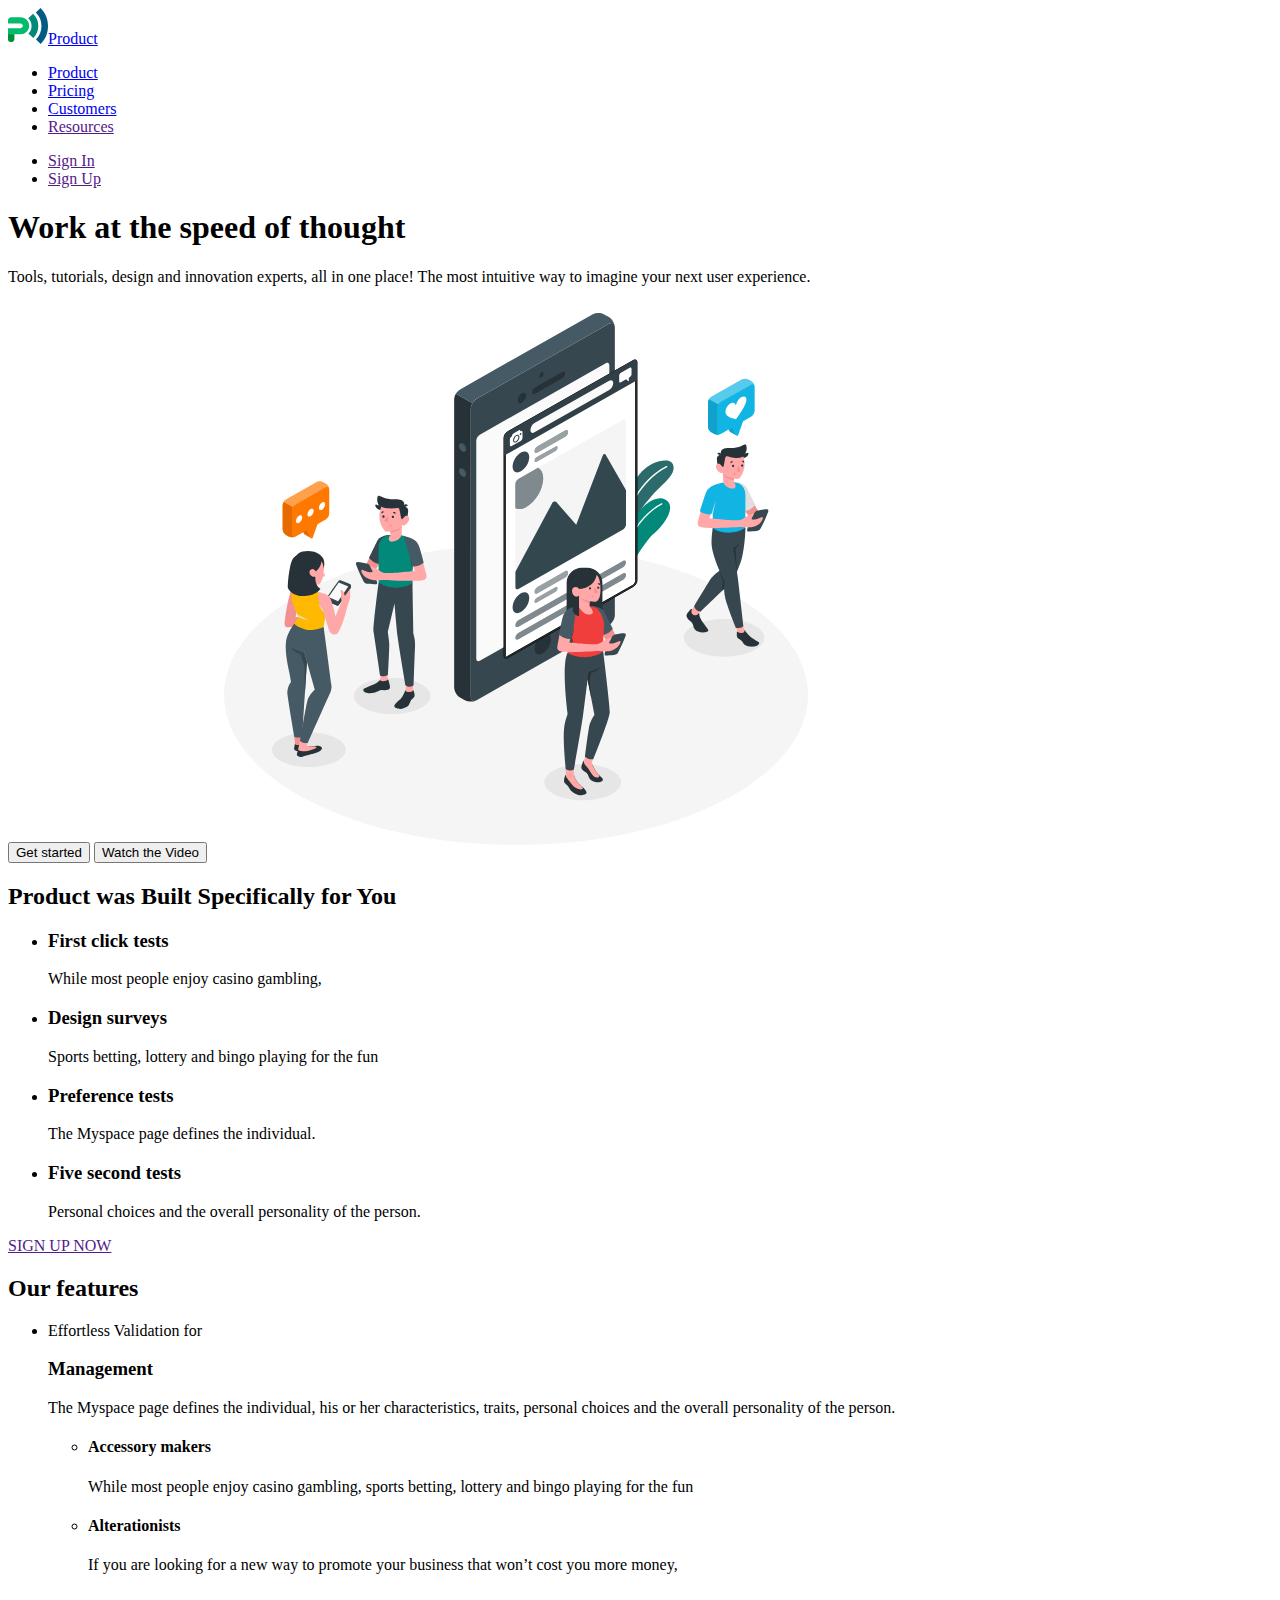
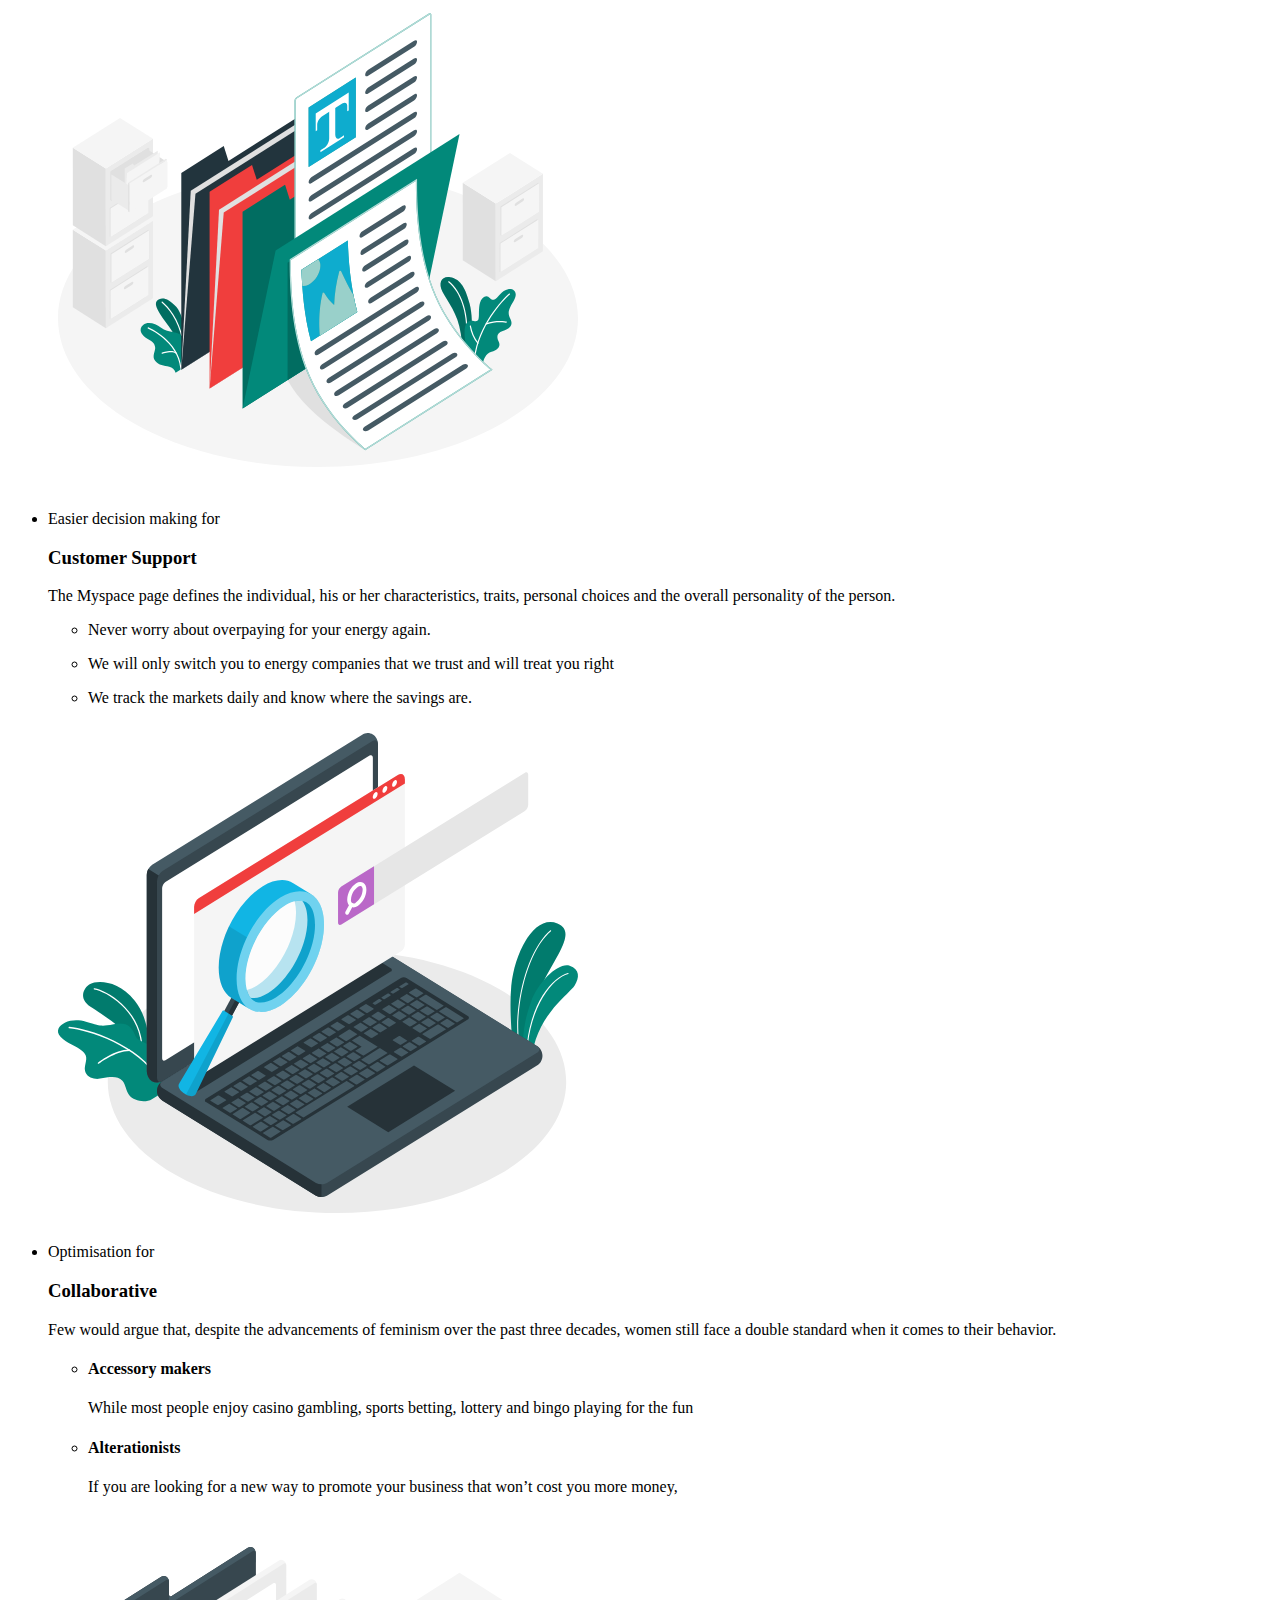
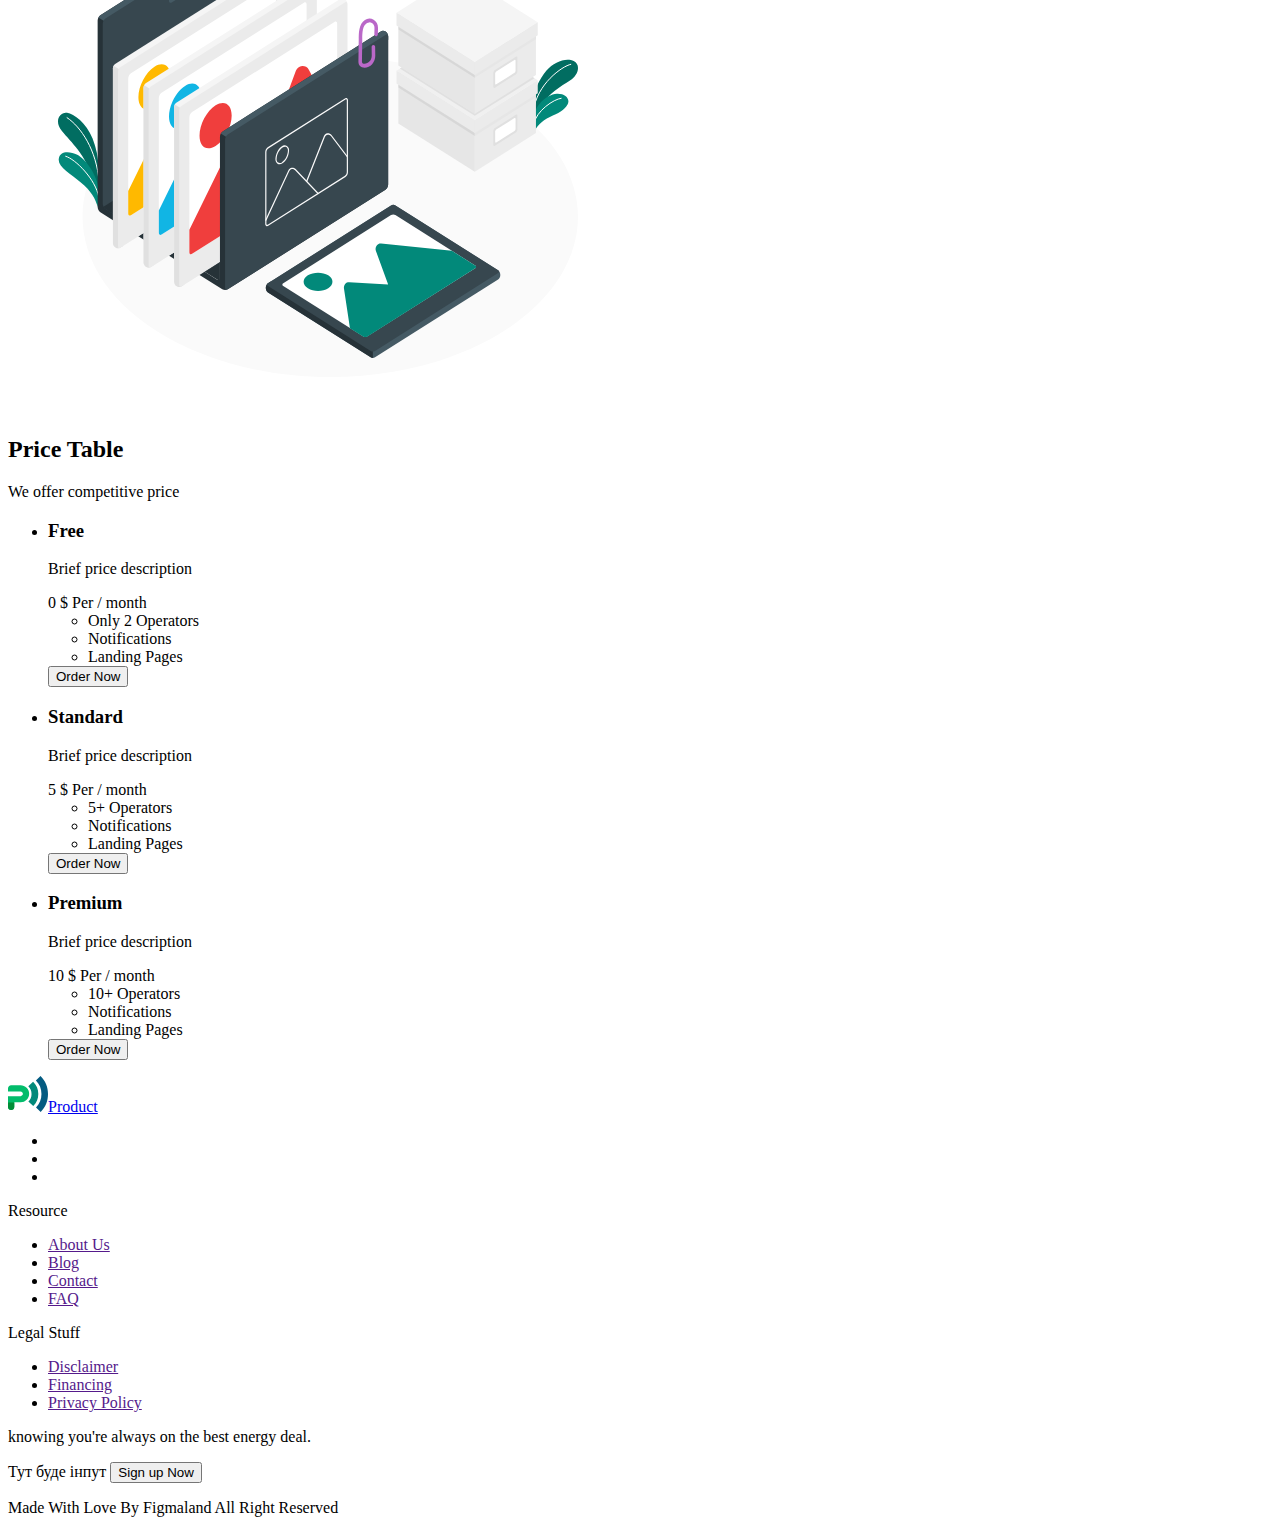
==== index.html @ 0d0a112f "ls-1" ====
<!DOCTYPE html>
<html lang="en">
  <head>
    <meta charset="UTF-8" />
    <meta name="viewport" content="width=device-width, initial-scale=1.0" />
    <title>Business promotion - Product</title>
  </head>
  <body>
    <header>
      <nav>
        <a href="./index.html"
          ><img
            src="./images/logo.svg"
            width="40"
            height="36"
            alt="Logotype"
          />Product</a
        >

        <ul>
          <li><a href="./index.html">Product</a></li>
          <li><a href="./pricing.html">Pricing</a></li>
          <li><a href="./customers.html">Customers</a></li>
          <li><a href="">Resources</a></li>
        </ul>
      </nav>

      <ul>
        <li><a href="">Sign In</a></li>
        <li><a href="">Sign Up</a></li>
      </ul>
    </header>

    <main>
      <section>
        <h1>Work at the speed of thought</h1>
        <p>
          Tools, tutorials, design and innovation experts, all in one place! The
          most intuitive way to imagine your next user experience.
        </p>

        <button type="button">Get started</button>
        <button type="button">Watch the Video</button>

        <img src="./images/hero.svg" width="610" height="555" alt="people" />
      </section>

      <section>
        <h2>Product was Built Specifically for You</h2>

        <ul>
          <li>
            <h3>First click tests</h3>
            <p>While most people enjoy casino gambling,</p>
          </li>
          <li>
            <h3>Design surveys</h3>
            <p>Sports betting, lottery and bingo playing for the fun</p>
          </li>
          <li>
            <h3>Preference tests</h3>
            <p>The Myspace page defines the individual.</p>
          </li>
          <li>
            <h3>Five second tests</h3>
            <p>Personal choices and the overall personality of the person.</p>
          </li>
        </ul>

        <a href="">SIGN UP NOW</a>
      </section>

      <section>
        <h2>Our features</h2>

        <ul>
          <li>
            <p>Effortless Validation for</p>
            <h3>Management</h3>
            <p>
              The Myspace page defines the individual, his or her
              characteristics, traits, personal choices and the overall
              personality of the person.
            </p>

            <ul>
              <li>
                <h4>Accessory makers</h4>
                <p>
                  While most people enjoy casino gambling, sports betting,
                  lottery and bingo playing for the fun
                </p>
              </li>

              <li>
                <h4>Alterationists</h4>
                <p>
                  If you are looking for a new way to promote your business that
                  won’t cost you more money,
                </p>
              </li>
            </ul>

            <img
              src="./images/management.svg"
              width="540"
              height="500"
              alt="management"
            />
          </li>

          <li>
            <p>Easier decision making for</p>
            <h3>Customer Support</h3>
            <p>
              The Myspace page defines the individual, his or her
              characteristics, traits, personal choices and the overall
              personality of the person.
            </p>

            <ul>
              <li>
                <p>Never worry about overpaying for your energy again.</p>
              </li>

              <li>
                <p>
                  We will only switch you to energy companies that we trust and
                  will treat you right
                </p>
              </li>

              <li>
                <p>
                  We track the markets daily and know where the savings are.
                </p>
              </li>
            </ul>

            <img
              src="./images/support.svg"
              width="540"
              height="500"
              alt="support"
            />
          </li>

          <li>
            <p>Optimisation for</p>
            <h3>Collaborative</h3>
            <p>
              Few would argue that, despite the advancements of feminism over
              the past three decades, women still face a double standard when it
              comes to their behavior.
            </p>

            <ul>
              <li>
                <h4>Accessory makers</h4>
                <p>
                  While most people enjoy casino gambling, sports betting,
                  lottery and bingo playing for the fun
                </p>
              </li>

              <li>
                <h4>Alterationists</h4>
                <p>
                  If you are looking for a new way to promote your business that
                  won’t cost you more money,
                </p>
              </li>
            </ul>

            <img
              src="./images/collaboration.svg"
              width="540"
              height="500"
              alt="collaboration"
            />
          </li>
        </ul>
      </section>

      <section>
        <h2>Price Table</h2>
        <p>We offer competitive price</p>

        <ul>
          <li>
            <h3>Free</h3>
            <p>Brief price description</p>
            <span>0 $ Per / month</span>

            <ul>
              <li>Only 2 Operators</li>
              <li>Notifications</li>
              <li>Landing Pages</li>
            </ul>

            <button type="button">Order Now</button>
          </li>

          <li>
            <h3>Standard</h3>
            <p>Brief price description</p>
            <span>5 $ Per / month</span>

            <ul>
              <li>5+ Operators</li>
              <li>Notifications</li>
              <li>Landing Pages</li>
            </ul>

            <button type="button">Order Now</button>
          </li>

          <li>
            <h3>Premium</h3>
            <p>Brief price description</p>
            <span>10 $ Per / month</span>

            <ul>
              <li>10+ Operators</li>
              <li>Notifications</li>
              <li>Landing Pages</li>
            </ul>

            <button type="button">Order Now</button>
          </li>
        </ul>
      </section>
    </main>

    <footer>
      <a href="./index.html"
        ><img
          src="./images/logo.svg"
          width="40"
          height="36"
          alt="Logotype"
        />Product</a
      >

      <ul>
        <li>
          <a
            href="intagram.com"
            target="_blank"
            rel="nofollow noopener noreferrer"
          ></a>
        </li>
        <li>
          <a
            href="facebook.com"
            target="_blank"
            rel="nofollow noopener noreferrer"
          ></a>
        </li>
        <li>
          <a
            href="twitter.com"
            target="_blank"
            rel="nofollow noopener noreferrer"
          ></a>
        </li>
      </ul>

      <nav>
        <p>Resource</p>
        <ul>
          <li><a href="">About Us</a></li>
          <li><a href="">Blog</a></li>
          <li><a href="">Contact</a></li>
          <li><a href="">FAQ</a></li>
        </ul>

        <p>Legal Stuff</p>
        <ul>
          <li><a href="">Disclaimer</a></li>
          <li><a href="">Financing</a></li>
          <li><a href="">Privacy Policy</a></li>
        </ul>
      </nav>

      <p>knowing you're always on the best energy deal.</p>
      <form>
        Тут буде інпут
        <button type="submit">Sign up Now</button>
      </form>

      <p>Made With Love By Figmaland All Right Reserved</p>
    </footer>
  </body>
</html>
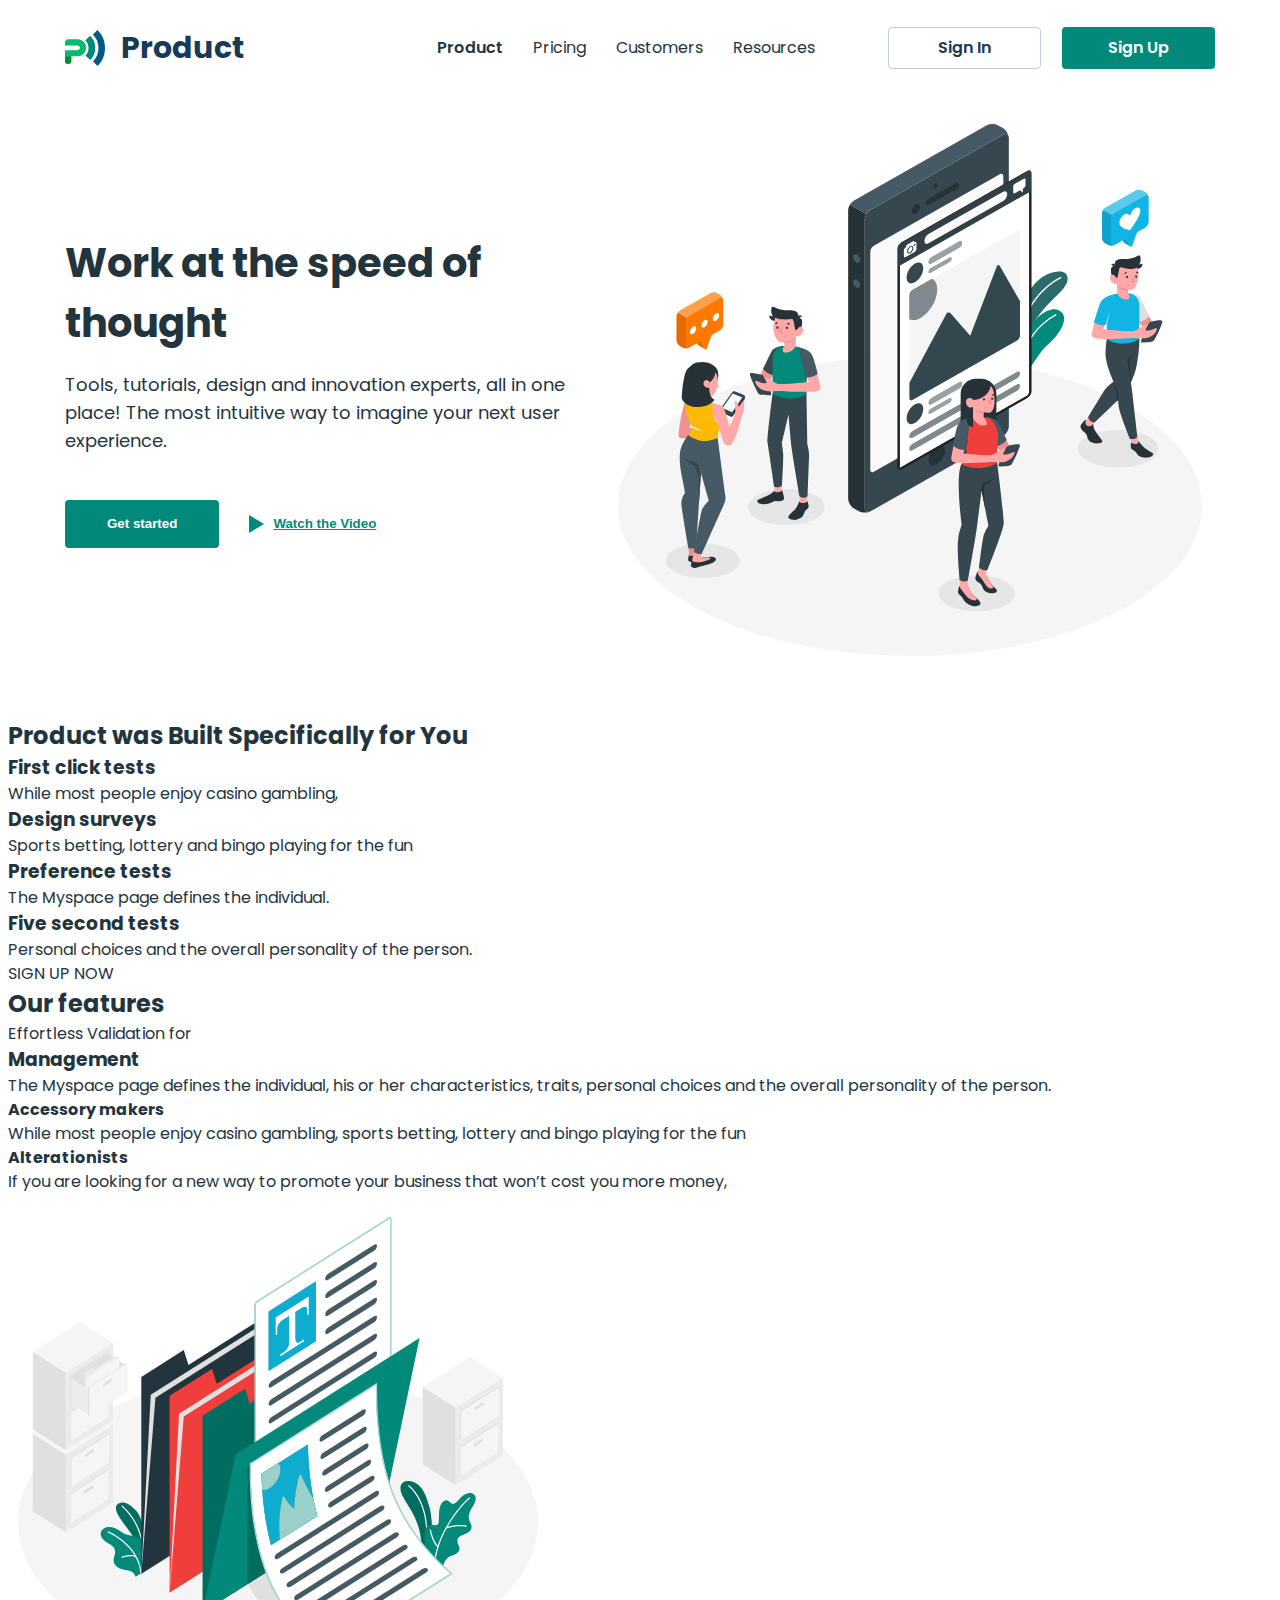
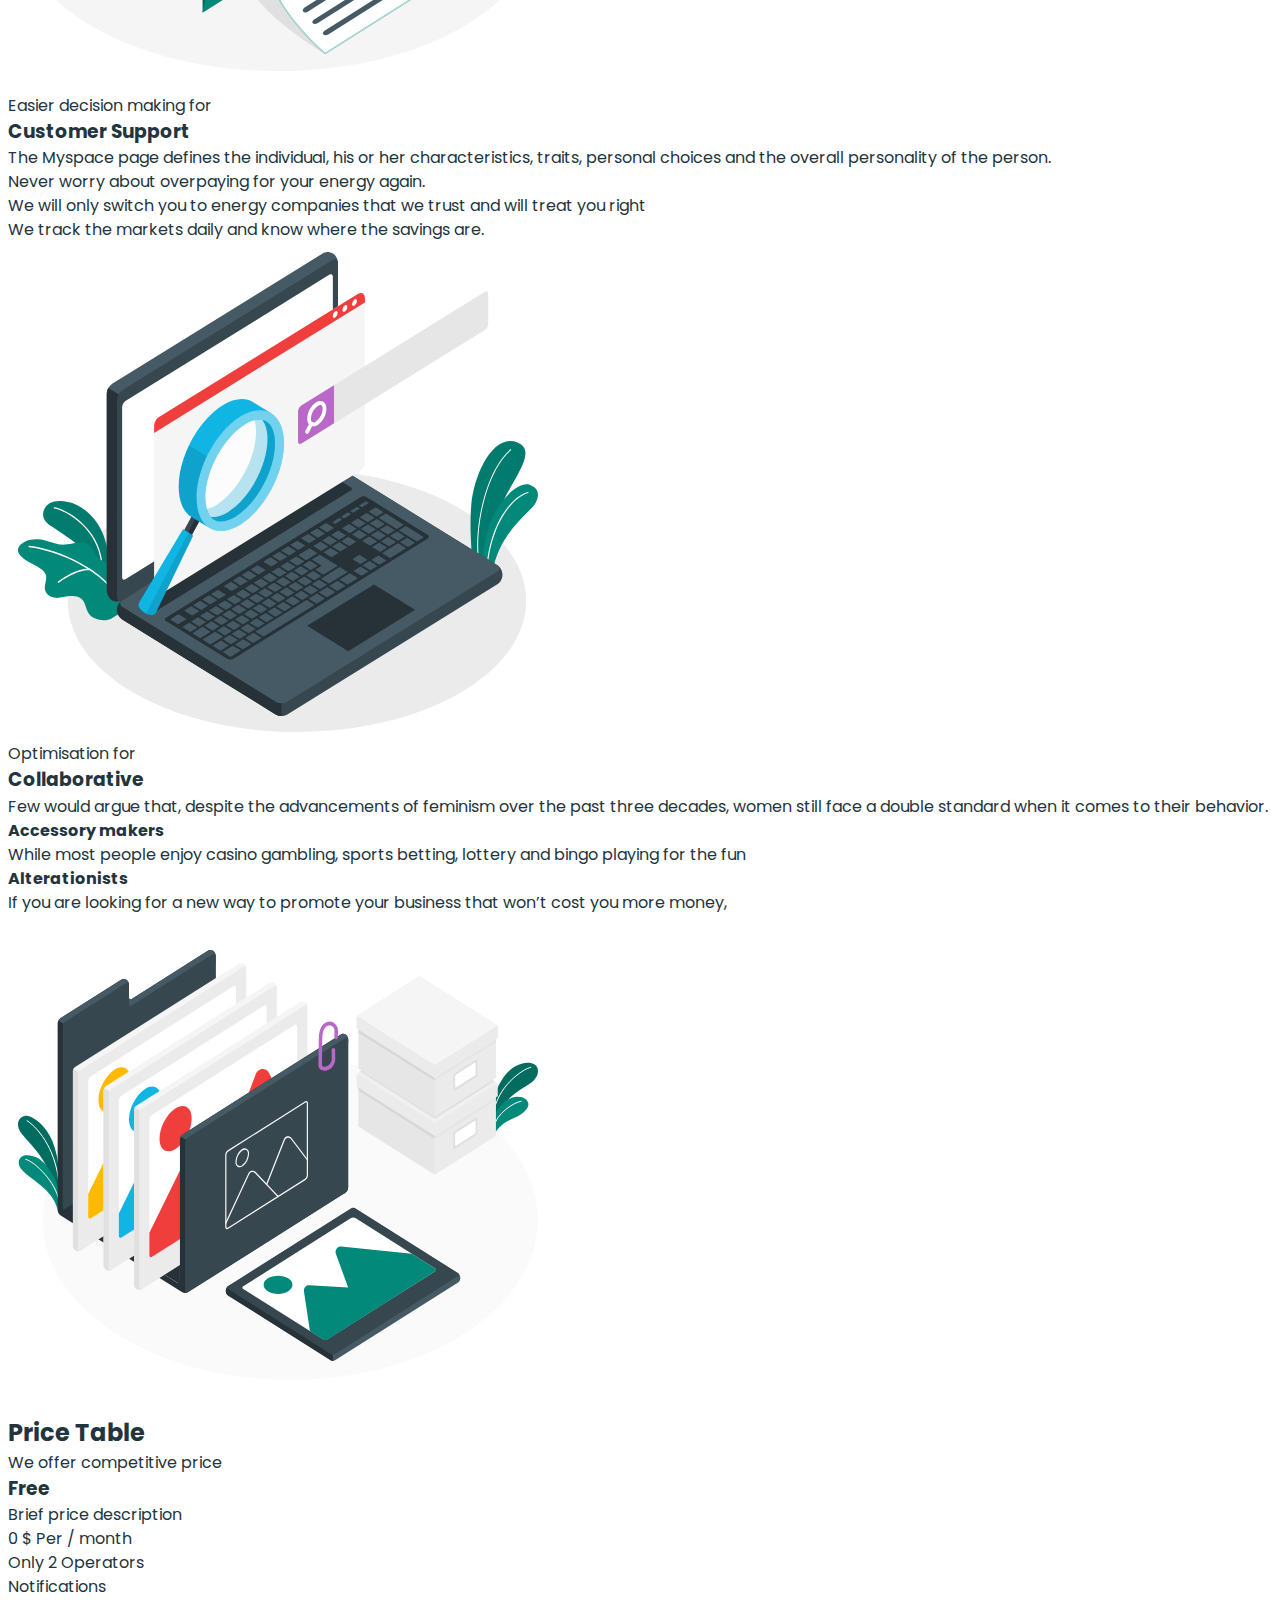
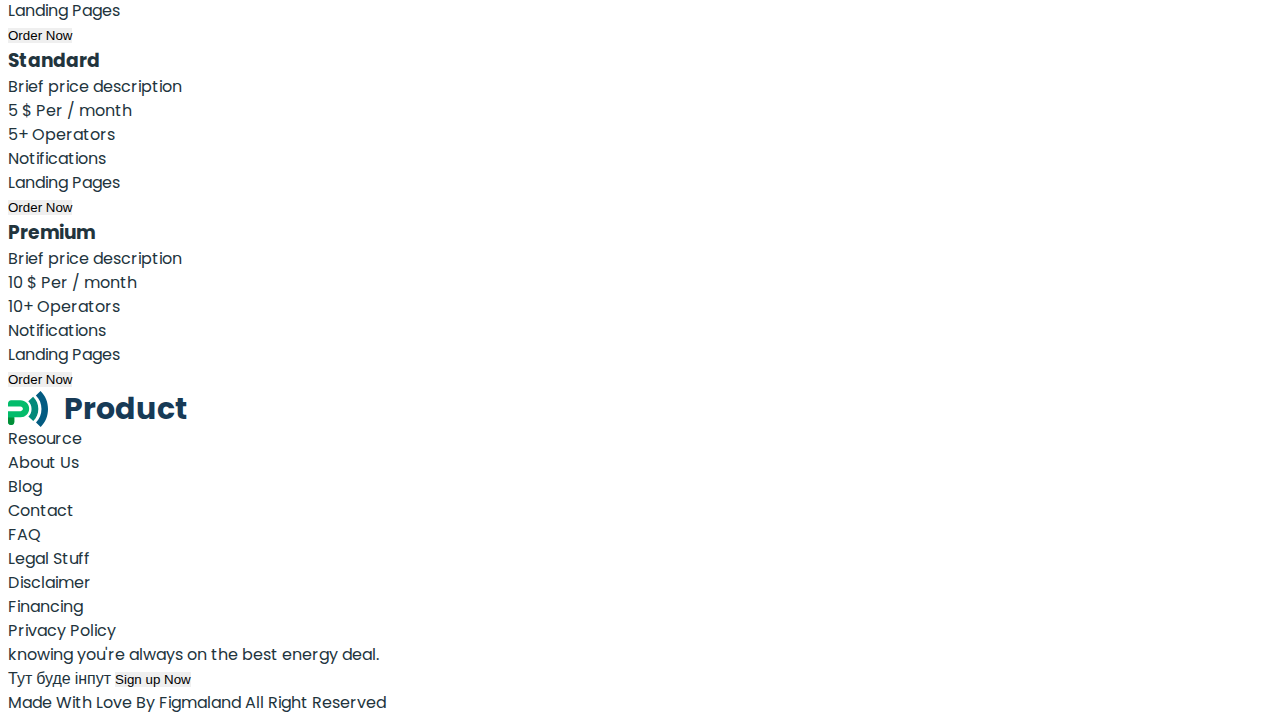
==== commit 007c5ec9: "ls-2" ====
--- a/index.html
+++ b/index.html
@@ -4,45 +4,81 @@
     <meta charset="UTF-8" />
     <meta name="viewport" content="width=device-width, initial-scale=1.0" />
     <title>Business promotion - Product</title>
+
+    <link rel="preconnect" href="https://fonts.googleapis.com" />
+    <link rel="preconnect" href="https://fonts.gstatic.com" crossorigin />
+    <link
+      href="https://fonts.googleapis.com/css2?family=Inter:opsz,wght@14..32,100..900&family=Montserrat:wght@100..900&family=Poppins:wght@100;200;300;400;500;600;700;800;900&display=swap"
+      rel="stylesheet"
+    />
+
+    <link
+      rel="stylesheet"
+      href="https://cdnjs.cloudflare.com/ajax/libs/modern-normalize/3.0.1/modern-normalize.min.css"
+      integrity="sha512-q6WgHqiHlKyOqslT/lgBgodhd03Wp4BEqKeW6nNtlOY4quzyG3VoQKFrieaCeSnuVseNKRGpGeDU3qPmabCANg=="
+      crossorigin="anonymous"
+      referrerpolicy="no-referrer"
+    />
+
+    <link rel="stylesheet" href="./css/styles.css" />
   </head>
   <body>
-    <header>
-      <nav>
-        <a href="./index.html"
-          ><img
-            src="./images/logo.svg"
-            width="40"
-            height="36"
-            alt="Logotype"
-          />Product</a
-        >
-
-        <ul>
-          <li><a href="./index.html">Product</a></li>
-          <li><a href="./pricing.html">Pricing</a></li>
-          <li><a href="./customers.html">Customers</a></li>
-          <li><a href="">Resources</a></li>
-        </ul>
-      </nav>
-
-      <ul>
-        <li><a href="">Sign In</a></li>
-        <li><a href="">Sign Up</a></li>
-      </ul>
+    <header class="page-header">
+      <div class="container header-container">
+        <nav class="header-nav">
+          <a class="logo header-logo" href="./index.html"
+            ><img
+              src="./images/logo.svg"
+              width="40"
+              height="36"
+              alt="Logotype"
+            />Product</a
+          >
+
+          <ul class="header-nav-list">
+            <li class="header-nav-item">
+              <a class="header-nav-link current" href="./index.html">Product</a>
+            </li>
+            <li class="header-nav-item">
+              <a class="header-nav-link" href="./pricing.html">Pricing</a>
+            </li>
+            <li class="header-nav-item">
+              <a class="header-nav-link" href="./customers.html">Customers</a>
+            </li>
+            <li class="header-nav-item">
+              <a class="header-nav-link" href="">Resources</a>
+            </li>
+          </ul>
+        </nav>
+
+        <ul class="auth-list">
+          <li class="auth-item"><a class="auth-link" href="">Sign In</a></li>
+          <li class="auth-item">
+            <a class="auth-link auth-link-dark" href="">Sign Up</a>
+          </li>
+        </ul>
+      </div>
     </header>
 
     <main>
-      <section>
-        <h1>Work at the speed of thought</h1>
-        <p>
-          Tools, tutorials, design and innovation experts, all in one place! The
-          most intuitive way to imagine your next user experience.
-        </p>
-
-        <button type="button">Get started</button>
-        <button type="button">Watch the Video</button>
-
-        <img src="./images/hero.svg" width="610" height="555" alt="people" />
+      <section class="hero-section">
+        <div class="container hero-container">
+          <div class="hero-content">
+            <h1 class="hero-title">Work at the speed of thought</h1>
+            <p class="hero-subtitle">
+              Tools, tutorials, design and innovation experts, all in one place!
+              The most intuitive way to imagine your next user experience.
+            </p>
+
+            <div class="hero-wrp-buttons">
+              <button class="button" type="button">Get started</button>
+              <button class="hero-btn" type="button">
+                <span class="hero-btn-icon"></span>Watch the Video
+              </button>
+            </div>
+          </div>
+          <img src="./images/hero.svg" width="610" height="555" alt="people" />
+        </div>
       </section>
 
       <section>
@@ -233,7 +269,7 @@
     </main>
 
     <footer>
-      <a href="./index.html"
+      <a class="logo" href="./index.html"
         ><img
           src="./images/logo.svg"
           width="40"
@@ -266,7 +302,7 @@
         </li>
       </ul>
 
-      <nav>
+      <nav class="footer-nav">
         <p>Resource</p>
         <ul>
           <li><a href="">About Us</a></li>
--- a/css/styles.css
+++ b/css/styles.css
@@ -0,0 +1,236 @@
+/* font-family: 'Inter', sans-serif;
+font-family: 'Montserrat', sans-serif; */
+
+body {
+  font-family: 'Poppins', sans-serif;
+  font-size: 16px;
+  line-height: 1.5;
+  color: #22343d;
+  background-color: #fff;
+}
+
+/*#region Reset*/
+a {
+  text-decoration: none;
+  color: currentColor;
+}
+
+ul,
+ol {
+  list-style-type: none;
+  margin: 0;
+  padding: 0;
+}
+
+h1,
+h2,
+h3,
+h4,
+h5,
+h6,
+p {
+  margin: 0;
+}
+
+img {
+  display: block;
+  max-width: 100%;
+  height: auto;
+}
+
+button {
+  cursor: pointer;
+  border: none;
+  padding: 0;
+}
+/*#endregion Reset*/
+
+/*#region Utils*/
+
+.visually-hidden {
+  position: absolute;
+  white-space: nowrap;
+  width: 1px;
+  height: 1px;
+  overflow: hidden;
+  border: 0;
+  padding: 0;
+  clip: rect(0 0 0 0);
+  clip-path: inset(100%);
+  margin: -1px;
+}
+
+/*#endregion Utils*/
+
+/*#region Common*/
+
+.container {
+  max-width: 1150px;
+  padding: 0 20px;
+  margin: 0 auto;
+}
+
+.logo {
+  display: flex;
+  align-items: center;
+  gap: 16px;
+
+  font-weight: 700;
+  font-size: 30px;
+  line-height: 0.93;
+  color: #173a56;
+}
+
+/*#endregion Common*/
+
+/*#region Header*/
+
+.header-nav,
+.auth-list,
+.header-container {
+  display: flex;
+  align-items: center;
+}
+.header-container {
+  gap: 73px;
+}
+
+.header-nav {
+  justify-content: space-between;
+  flex-grow: 1;
+}
+
+.header-logo {
+  padding: 22px 0;
+}
+
+.header-nav-list {
+  display: flex;
+  align-items: center;
+  gap: 30px;
+}
+
+.header-nav-link {
+  display: block;
+  padding: 26px 0;
+  line-height: 1.75;
+}
+
+.header-nav-link.current {
+  font-weight: 600;
+}
+
+.auth-list {
+  gap: 21px;
+}
+
+.auth-link {
+  display: block;
+  min-width: 105px;
+  padding: 8px 23px;
+  border: 1px solid #bcd0e5;
+  border-radius: 4px;
+  background-color: #fff;
+
+  font-weight: 600;
+  text-align: center;
+  color: #173a56;
+}
+
+.auth-link-dark,
+.auth-link:hover,
+.auth-link:focus {
+  border-color: transparent;
+  color: #fff;
+  background-color: #02897a;
+}
+
+.auth-link-dark:hover,
+.auth-link-dark:focus {
+  border-color: #bcd0e5;
+  color: #173a56;
+  background-color: #fff;
+}
+
+/*#endregion Header*/
+
+/*#region Hero*/
+.hero-section {
+  padding: 25px 0 50px;
+}
+
+.hero-container {
+  display: flex;
+  align-items: center;
+  gap: 35px;
+}
+
+.hero-title {
+  max-width: 420px;
+  margin-bottom: 18px;
+  font-size: 40px;
+}
+
+.hero-subtitle {
+  margin-bottom: 45px;
+
+  font-size: 18px;
+  line-height: 1.56;
+}
+
+.hero-wrp-buttons {
+  display: flex;
+  gap: 30px;
+  align-items: center;
+}
+
+.button {
+  min-width: 130px;
+  border-radius: 4px;
+  padding: 14px 42px;
+
+  font-weight: 700;
+  line-height: 1.5;
+  color: #fff;
+
+  background-color: #02897a;
+}
+
+.button:hover,
+.button:focus {
+  background-color: #016c5f;
+}
+
+.hero-btn {
+  display: flex;
+  align-items: center;
+  gap: 9px;
+  padding: 14px 0;
+  font-weight: 600;
+  line-height: 1.5;
+  text-decoration: underline;
+  text-decoration-skip-ink: none;
+  color: #02897a;
+  background-color: transparent;
+}
+
+.hero-btn:hover,
+.hero-btn:focus {
+  color: #016c5f;
+}
+
+.hero-btn-icon {
+  width: 0px;
+  height: 0px;
+  border-style: solid;
+  border-width: 9px 0 9px 15.6px;
+  border-color: transparent transparent transparent #02897a;
+  transform: rotate(0deg);
+}
+
+.hero-btn:hover .hero-btn-icon,
+.hero-btn:focus .hero-btn-icon {
+  border-color: transparent transparent transparent #016c5f;
+}
+
+/*#endregion Hero*/
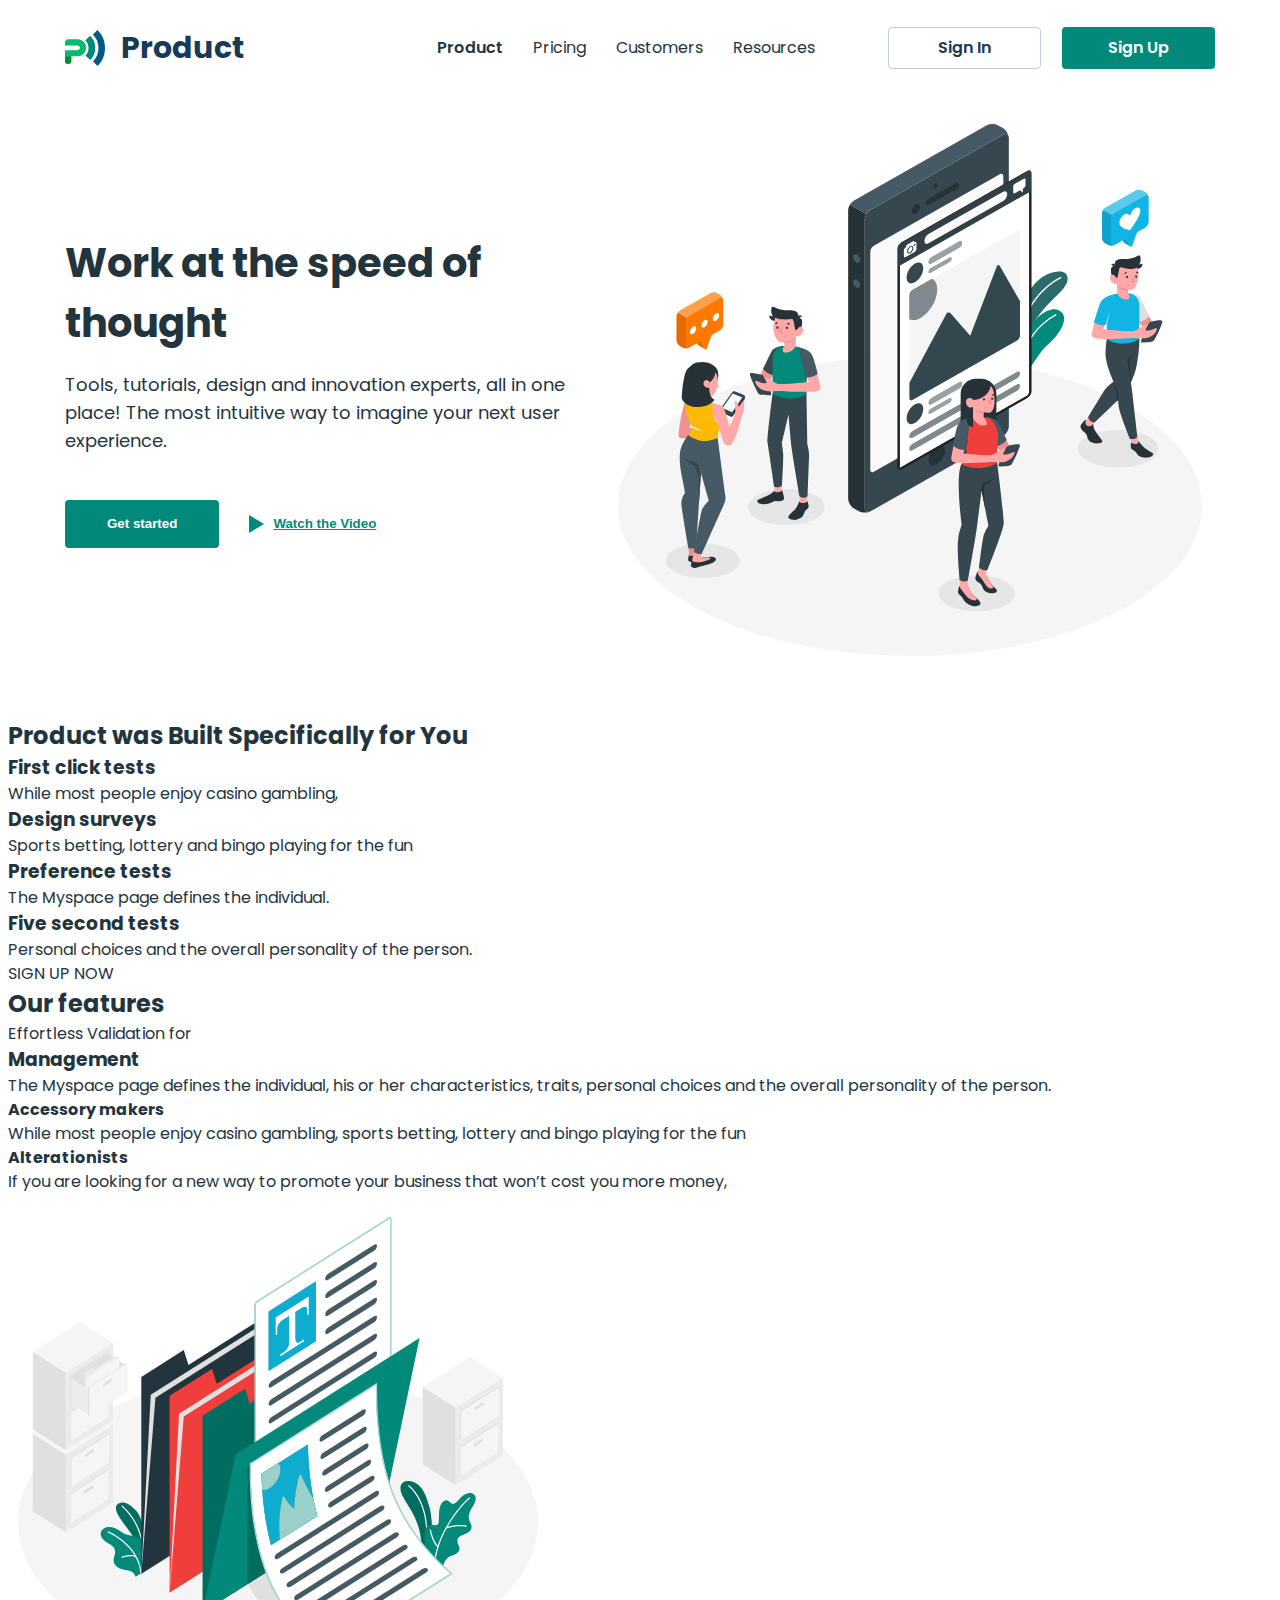
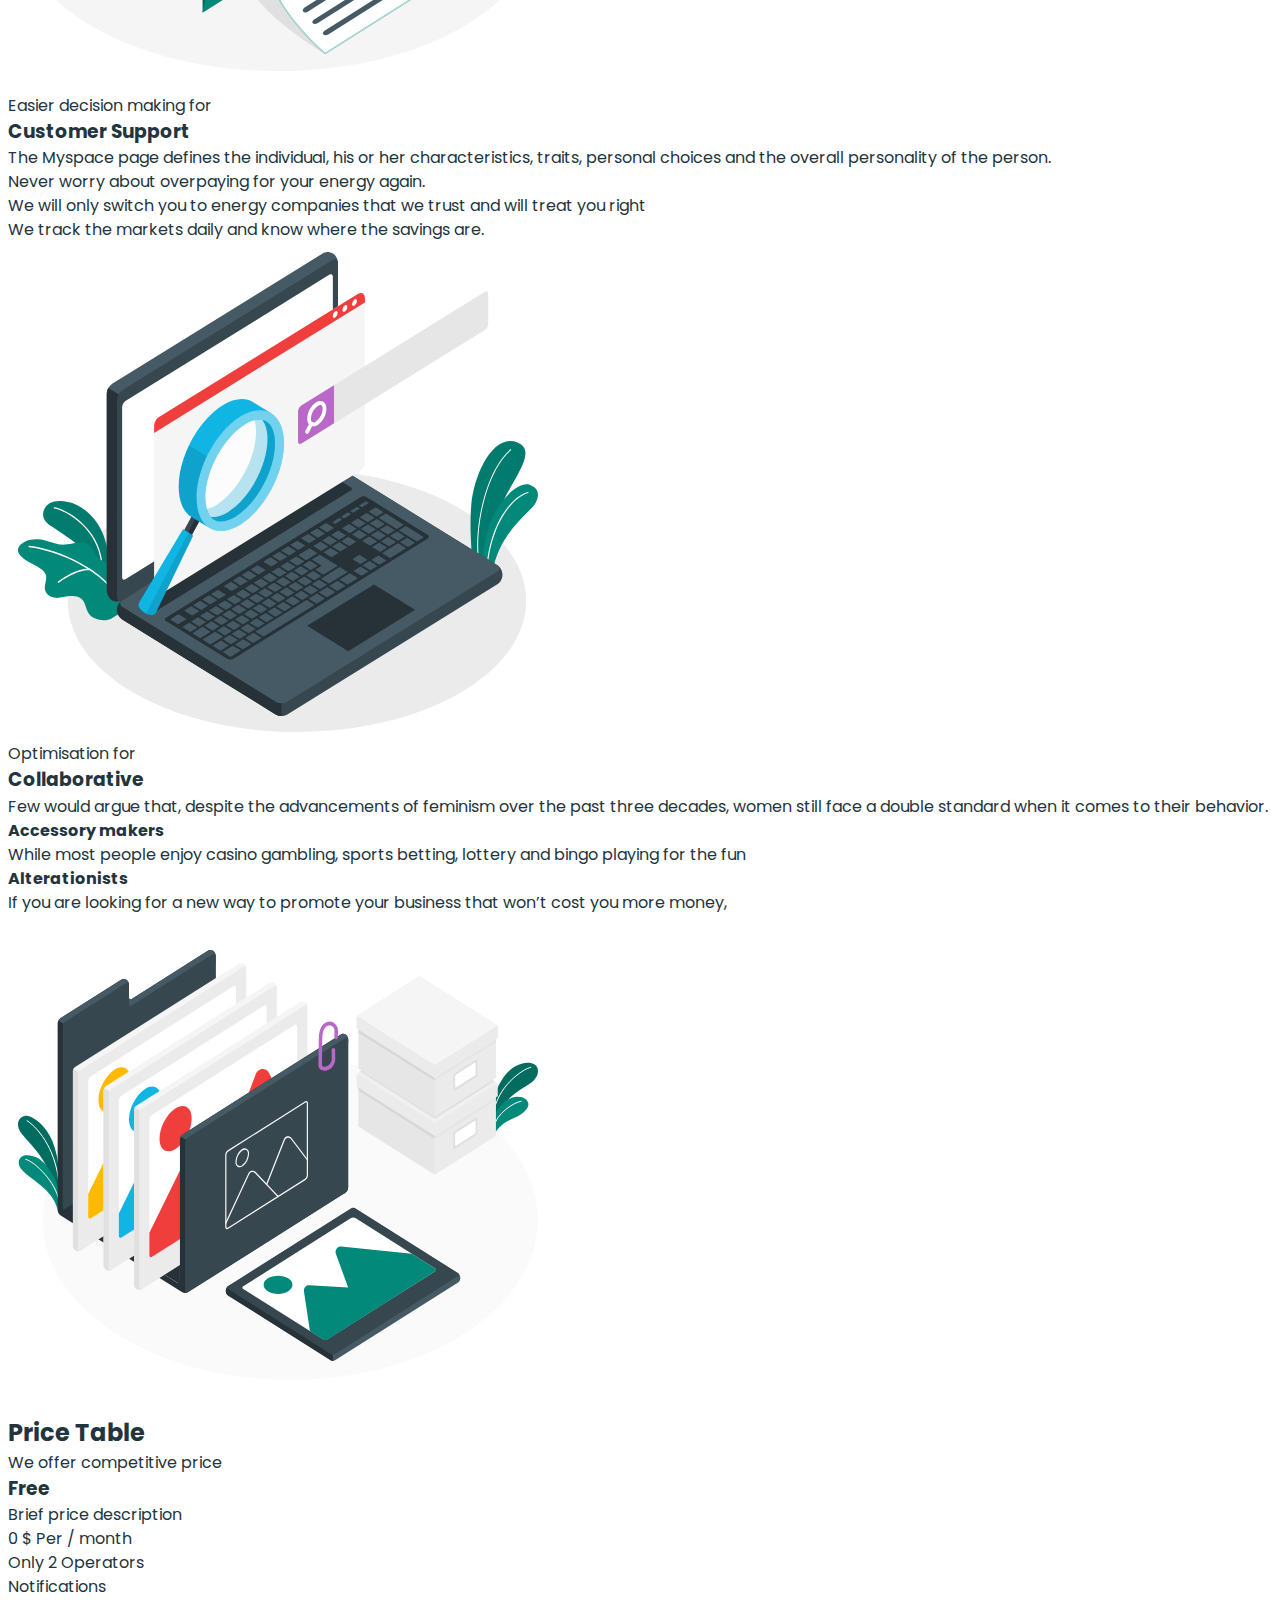
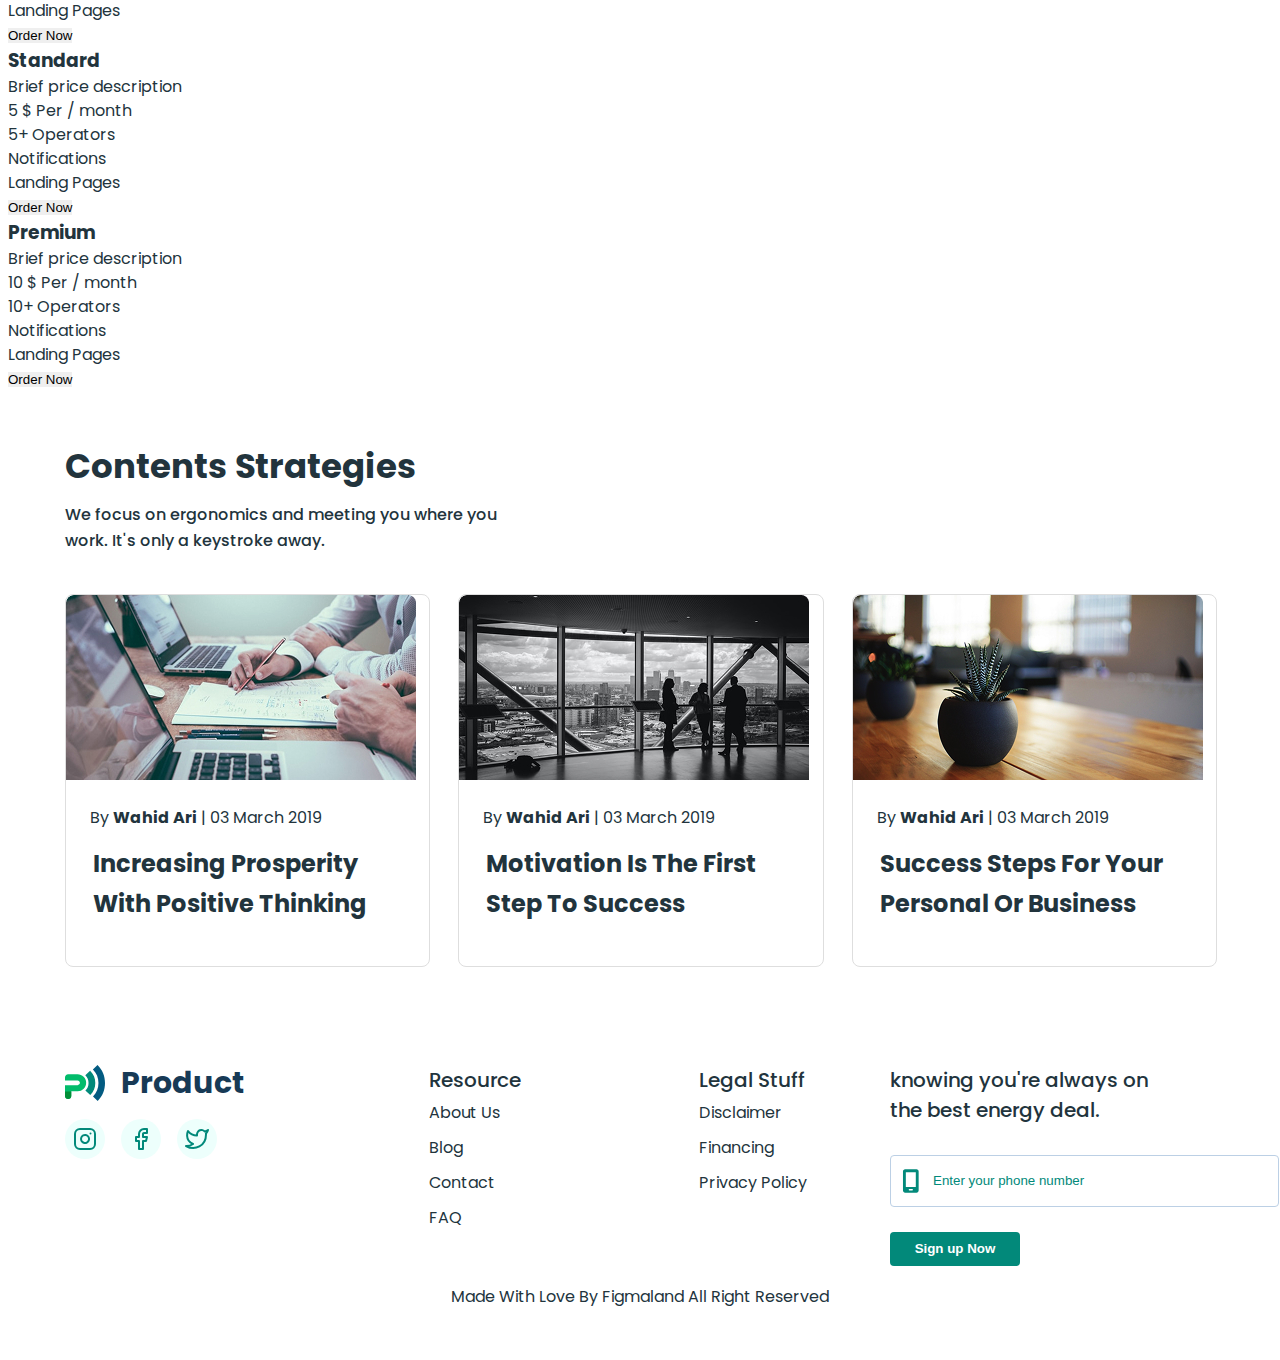
==== commit 936c0d9b: "add footer and strategies" ====
--- a/index.html
+++ b/index.html
@@ -266,66 +266,196 @@
           </li>
         </ul>
       </section>
+
+      <section class="section section-strategies">
+        <div class="container">
+          <h2 class="strategies-title">Contents Strategies</h2>
+          <p class="strategies-sub-title">
+            We focus on ergonomics and meeting you where you work. It's only a
+            keystroke away.
+          </p>
+
+          <ul class="strategies-list">
+            <li class="strategies-item">
+              <a href="" class="strategies-link">
+                <div class="strategies-thumb">
+                  <img src="./images/image bg-2.jpg" alt="img1" />
+                  <p class="strategies-overlay">
+                    Lorem ipsum dolor sit amet consectetur adipisicing elit.
+                    Voluptate, magni?
+                  </p>
+                </div>
+                <div class="strategies-content">
+                  <p class="strategies-text">
+                    By <b class="strategies-part-text">Wahid Ari</b> | 03 March
+                    2019
+                  </p>
+                  <h3 class="strategies-card-title">
+                    Increasing Prosperity With Positive Thinking
+                  </h3>
+                </div>
+              </a>
+            </li>
+            <li class="strategies-item">
+              <a href="" class="strategies-link">
+                <div class="strategies-thumb">
+                  <img src="./images/image bg-1.jpg" alt="img2" />
+                  <p class="strategies-overlay">
+                    Lorem ipsum dolor sit amet consectetur adipisicing elit.
+                    Voluptate, magni?
+                  </p>
+                </div>
+                <div class="strategies-content">
+                  <p class="strategies-text">
+                    By <b class="strategies-part-text">Wahid Ari</b> | 03 March
+                    2019
+                  </p>
+                  <h3 class="strategies-card-title">
+                    Motivation Is The First Step To Success
+                  </h3>
+                </div>
+              </a>
+            </li>
+            <li class="strategies-item">
+              <a href="" class="strategies-link">
+                <div class="strategies-thumb">
+                  <img src="./images/image bg.jpg" alt="img3" />
+                  <p class="strategies-overlay">
+                    Lorem ipsum dolor sit amet consectetur adipisicing elit.
+                    Voluptate, magni?
+                  </p>
+                </div>
+                <div class="strategies-content">
+                  <p class="strategies-text">
+                    By <b class="strategies-part-text">Wahid Ari</b> | 03 March
+                    2019
+                  </p>
+                  <h3 class="strategies-card-title">
+                    Success Steps For Your Personal Or Business
+                  </h3>
+                </div>
+              </a>
+            </li>
+          </ul>
+        </div>
+      </section>
     </main>
 
-    <footer>
-      <a class="logo" href="./index.html"
-        ><img
-          src="./images/logo.svg"
-          width="40"
-          height="36"
-          alt="Logotype"
-        />Product</a
-      >
-
-      <ul>
-        <li>
-          <a
-            href="intagram.com"
-            target="_blank"
-            rel="nofollow noopener noreferrer"
-          ></a>
-        </li>
-        <li>
-          <a
-            href="facebook.com"
-            target="_blank"
-            rel="nofollow noopener noreferrer"
-          ></a>
-        </li>
-        <li>
-          <a
-            href="twitter.com"
-            target="_blank"
-            rel="nofollow noopener noreferrer"
-          ></a>
-        </li>
-      </ul>
-
-      <nav class="footer-nav">
-        <p>Resource</p>
-        <ul>
-          <li><a href="">About Us</a></li>
-          <li><a href="">Blog</a></li>
-          <li><a href="">Contact</a></li>
-          <li><a href="">FAQ</a></li>
-        </ul>
-
-        <p>Legal Stuff</p>
-        <ul>
-          <li><a href="">Disclaimer</a></li>
-          <li><a href="">Financing</a></li>
-          <li><a href="">Privacy Policy</a></li>
-        </ul>
-      </nav>
-
-      <p>knowing you're always on the best energy deal.</p>
-      <form>
-        Тут буде інпут
-        <button type="submit">Sign up Now</button>
-      </form>
-
-      <p>Made With Love By Figmaland All Right Reserved</p>
+    <footer class="page-footer">
+      <div class="container footer-container">
+        <div class="footer-top">
+          <div class="footer-logo-wrapper">
+            <a class="logo footer-logo" href="./index.html"
+              ><img
+                src="./images/logo.svg"
+                width="40"
+                height="36"
+                alt="Logotype"
+              />Product</a
+            >
+
+            <ul class="social-list">
+              <li class="social-item">
+                <a
+                  class="social-link"
+                  href="intagram.com"
+                  target="_blank"
+                  rel="nofollow noopener noreferrer"
+                  ><svg class="social-icon" width="24" height="24">
+                    <use href="./images/icons.svg#icon-instagram"></use></svg
+                ></a>
+              </li>
+              <li class="social-item">
+                <a
+                  class="social-link"
+                  href="facebook.com"
+                  target="_blank"
+                  rel="nofollow noopener noreferrer"
+                  ><svg class="social-icon" width="24" height="24">
+                    <use href="./images/icons.svg#icon-facebook"></use></svg
+                ></a>
+              </li>
+              <li class="social-item">
+                <a
+                  class="social-link"
+                  href="twitter.com"
+                  target="_blank"
+                  rel="nofollow noopener noreferrer"
+                  ><svg class="social-icon" width="24" height="24">
+                    <use href="./images/icons.svg#icon-twitter"></use></svg
+                ></a>
+              </li>
+            </ul>
+          </div>
+
+          <nav class="footer-nav">
+            <div>
+              <p class="footer-nav-title">Resource</p>
+              <ul class="footer-nav-list">
+                <li class="footer-nav-item">
+                  <a class="footer-nav-link" href="">About Us</a>
+                </li>
+                <li class="footer-nav-item">
+                  <a class="footer-nav-link" href="">Blog</a>
+                </li>
+                <li class="footer-nav-item">
+                  <a class="footer-nav-link" href="">Contact</a>
+                </li>
+                <li class="footer-nav-item">
+                  <a class="footer-nav-link" href="">FAQ</a>
+                </li>
+              </ul>
+            </div>
+
+            <div>
+              <p class="footer-nav-title">Legal Stuff</p>
+              <ul class="footer-nav-list">
+                <li class="footer-nav-item">
+                  <a class="footer-nav-link" href="">Disclaimer</a>
+                </li>
+                <li class="footer-nav-item">
+                  <a class="footer-nav-link" href="">Financing</a>
+                </li>
+                <li class="footer-nav-item">
+                  <a class="footer-nav-link" href="">Privacy Policy</a>
+                </li>
+              </ul>
+            </div>
+          </nav>
+
+          <div class="footer-form-wrapper">
+            <p class="footer-nav-title footer-form-title">
+              knowing you're always on the best energy deal.
+            </p>
+
+            <form class="footer-form">
+              <label class="footer-form-label">
+                <span class="visually-hidden">Tel:</span>
+                <input
+                  class="footer-form-input"
+                  type="tel"
+                  name="user-tel"
+                  id="user-tel"
+                  placeholder="Enter your phone number"
+                  required
+                />
+                <svg class="footer-form-icon" width="18" height="28">
+                  <use href="./images/icons.svg#icon-mobile"></use>
+                </svg>
+              </label>
+              <button class="button foter-form-btn" type="submit">
+                Sign up Now
+              </button>
+            </form>
+          </div>
+        </div>
+
+        <div class="footer-bottom">
+          <p class="footer-copy">
+            Made With Love By Figmaland All Right Reserved
+          </p>
+        </div>
+      </div>
     </footer>
   </body>
 </html>
--- a/css/styles.css
+++ b/css/styles.css
@@ -81,6 +81,29 @@
   color: #173a56;
 }
 
+.button {
+  min-width: 130px;
+  border-radius: 4px;
+  padding: 14px 42px;
+
+  font-weight: 700;
+  line-height: 1.5;
+  color: #fff;
+
+  background-color: #02897a;
+
+  transition: background-color 200ms ease-in-out;
+}
+
+.button:hover,
+.button:focus {
+  background-color: #016c5f;
+}
+
+.section {
+  padding: 50px 0;
+}
+
 /*#endregion Common*/
 
 /*#region Header*/
@@ -182,23 +205,6 @@
   display: flex;
   gap: 30px;
   align-items: center;
-}
-
-.button {
-  min-width: 130px;
-  border-radius: 4px;
-  padding: 14px 42px;
-
-  font-weight: 700;
-  line-height: 1.5;
-  color: #fff;
-
-  background-color: #02897a;
-}
-
-.button:hover,
-.button:focus {
-  background-color: #016c5f;
 }
 
 .hero-btn {
@@ -234,3 +240,236 @@
 }
 
 /*#endregion Hero*/
+
+/*#region Strategies*/
+.strategies-title {
+  font-weight: 700;
+  font-size: 34px;
+  line-height: 1.5;
+  margin-bottom: 10px;
+}
+
+.strategies-sub-title {
+  max-width: 465px;
+  margin-bottom: 40px;
+  font-weight: 500;
+  line-height: 1.625;
+}
+
+.strategies-list {
+  display: flex;
+  gap: 30px;
+}
+
+.strategies-item {
+  width: calc((100% - 60px) / 3);
+}
+
+.strategies-link {
+  display: block;
+  width: 100%;
+  height: 100%;
+  border: 1px solid #dedede;
+  border-radius: 8px;
+}
+
+.strategies-thumb {
+  position: relative;
+  overflow: hidden;
+  border-radius: 8px 8px 0 0;
+}
+
+.strategies-overlay {
+  position: absolute;
+  top: 0;
+  left: 0;
+  width: 100%;
+  height: 100%;
+  padding: 20px;
+  background-color: #028979b0;
+
+  line-height: 1.514;
+  color: #fff;
+
+  transform: translateY(100%);
+  transition: transform 200ms ease-in-out;
+}
+
+.strategies-link:hover .strategies-overlay,
+.strategies-link:focus .strategies-overlay {
+  transform: translateY(0);
+}
+
+.strategies-content {
+  padding: 24px 24px 40px;
+}
+
+.strategies-text {
+  margin-bottom: 12px;
+  line-height: 1.75;
+}
+
+.strategies-part-text {
+  font-weight: 700;
+}
+
+.strategies-card-title {
+  padding-left: 3px;
+  font-size: 24px;
+  line-height: 1.66667;
+
+  transition: color 200ms ease-in-out;
+}
+
+.strategies-link:hover .strategies-card-title,
+.strategies-link:focus .strategies-card-title {
+  color: #02897a;
+}
+/*#endregion Strategies*/
+
+/*#region Footer*/
+
+.page-footer {
+  padding: 50px 0 40px;
+}
+
+.footer-top {
+  display: flex;
+  margin-bottom: 16px;
+}
+
+.footer-logo-wrapper {
+  margin-right: auto;
+}
+
+.footer-logo {
+  margin-bottom: 18px;
+}
+
+.social-list {
+  display: flex;
+  align-items: center;
+  gap: 16px;
+}
+
+.social-item {
+  width: 40px;
+  height: 40px;
+}
+
+.social-link {
+  display: flex;
+  align-items: center;
+  justify-content: center;
+  width: 100%;
+  height: 100%;
+  border-radius: 50%;
+  background-color: #edfffc;
+  transition: background-color 200ms ease-in-out;
+}
+
+.social-link:hover,
+.social-link:focus {
+  background-color: #02897a;
+}
+
+.social-icon {
+  fill: transparent;
+  stroke: #02897a;
+  transition: stroke 200ms ease-in-out;
+}
+
+.social-link:hover .social-icon,
+.social-link:focus .social-icon {
+  stroke: #edfffc;
+}
+
+.footer-nav {
+  display: flex;
+  gap: 24px;
+  justify-content: space-between;
+  margin-right: 83px;
+  max-width: 378px;
+  width: 100%;
+}
+
+.footer-nav div {
+  flex-shrink: 0;
+}
+
+.footer-nav-title {
+  font-weight: 500;
+  font-size: 20px;
+  line-height: 1.5;
+}
+
+.footer-nav-link {
+  display: inline-block;
+  line-height: 2.1875;
+  transition: transform 200ms ease-in-out;
+}
+
+.footer-nav-link:hover,
+.footer-nav-link:focus {
+  transform: scale(1.1);
+}
+
+.footer-form-wrapper {
+  max-width: 325px;
+  width: 100%;
+}
+
+.footer-form-title {
+  max-width: 280px;
+  margin-bottom: 30px;
+}
+
+.footer-form-label {
+  position: relative;
+  display: block;
+  width: 100%;
+  margin-bottom: 25px;
+}
+
+.footer-form-input {
+  width: 100%;
+  height: 48px;
+  border: 1px solid #bcd0e5;
+  border-radius: 4px;
+  padding-left: 42px;
+  padding-right: 20px;
+
+  line-height: 1.75;
+  color: #22343d;
+  outline: none;
+  transition: border-color 200ms ease-in-out;
+}
+
+.footer-form-input::placeholder {
+  color: #02897a;
+}
+
+.footer-form-input:focus {
+  border-color: #02897a;
+}
+
+.footer-form-icon {
+  position: absolute;
+  left: 12px;
+  top: 50%;
+  transform: translateY(-50%);
+}
+
+.footer-form-icon {
+  fill: #02897a;
+}
+
+.foter-form-btn {
+  padding: 7px 15px;
+}
+
+.footer-copy {
+  line-height: 1.875;
+  text-align: center;
+}
+/*#endregion Footer*/
